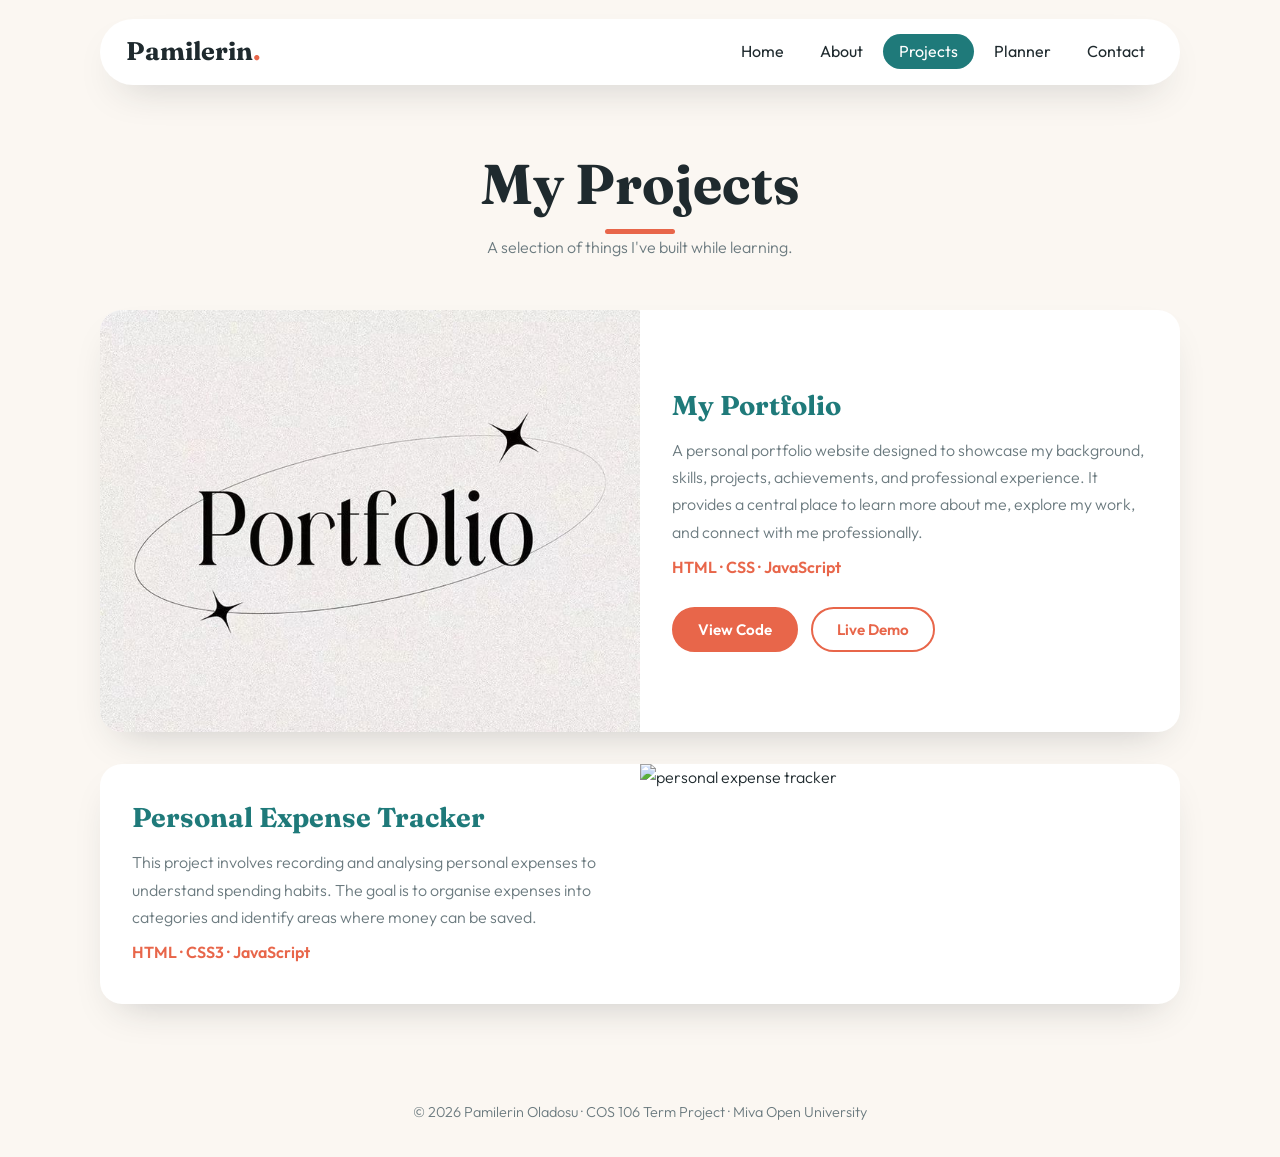
==== projects.html @ 0439f024 "first update on my portfolio" ====
<!DOCTYPE html>
<html lang="en">
<head>
  <meta charset="UTF-8">
  <meta name="viewport" content="width=device-width, initial-scale=1.0">
  <title>Projects | Pamilerin Oladosu</title>
  <meta name="description" content="Pamilerin Oladosu - Portfolio">
  <link rel="preconnect" href="https://fonts.googleapis.com">
  <link href="https://fonts.googleapis.com/css2?family=Fraunces:opsz,wght@9..144,400;9..144,700&family=Outfit:wght@300;400;600&display=swap" rel="stylesheet">
  <link rel="stylesheet" href="css/style.css">
</head>
<body>
  <header class="site-header">
    <nav class="navbar">
      <a href="index.html" class="logo">Pamilerin<span>.</span></a>
      <button class="nav-toggle" id="navToggle" aria-label="Toggle menu">&#9776;</button>
      <ul class="nav-links" id="navLinks"><li><a href="index.html">Home</a></li><li><a href="about.html">About</a></li><li><a href="projects.html" class="active">Projects</a></li><li><a href="planner.html">Planner</a></li><li><a href="contact.html">Contact</a></li></ul>
    </nav>
  </header>
  <main>
    <section class="page-head"><h1>My Projects</h1><p>A selection of things I've built while learning.</p></section>
    <section class="projects-grid">
      <article class="project-card">
        <img src="images/portfolio.jpg" alt="Screenshot of Weather Dashboard" loading="lazy">
        <div class="project-body"><h2>My Portfolio</h2><p>A personal portfolio website designed to showcase my background, skills, projects, achievements, and professional experience. It provides a central place to learn more about me, explore my work, and connect with me professionally.</p><p class="stack">HTML · CSS · JavaScript</p>
        <div class="btn-row"><a href="https://github.com/" target="_blank" rel="noopener" class="btn">View Code</a><a href="#" class="btn btn-outline demo-link">Live Demo</a></div></div>
      </article>
      <article class="project-card">
        <img src="https://picsum.photos/id/180/600/380" alt="personal expense tracker" loading="lazy">
        <div class="project-body"><h2>Personal Expense Tracker</h2><p>This project involves recording and analysing personal expenses to understand spending habits. The goal is to organise expenses into categories and identify areas where money can be saved.</p><p class="stack">HTML · CSS3 · JavaScript</p>
        <!-- <div class="btn-row"><a href="https://github.com/" target="_blank" rel="noopener" class="btn">View Code</a><a href="#" class="btn btn-outline demo-link">Live Demo</a></div></div> -->
      </article>
    </section>
  </main>
  <footer class="site-footer">
    <p>&copy; <span id="year"></span> Pamilerin Oladosu &middot; COS 106 Term Project &middot; Miva Open University</p>
  </footer>
  <script src="js/script.js"></script>
</body>
</html>
---- css/style.css ----
/* User 2 – Light editorial "Coral & Teal" theme */
:root {
  --bg: #fbf7f2; --surface: #ffffff; --ink: #1f2a2e; --muted: #6b7a7f;
  --teal: #1f7a7a; --coral: #e8664a; --soft: #f1e6da; --danger: #c0392b; --ok: #1f7a7a;
  --radius: 22px; --shadow: 0 18px 40px -20px rgba(31,42,46,.25);
}
* { box-sizing: border-box; margin: 0; padding: 0; }
body { font-family: "Outfit", sans-serif; font-weight: 300; background: var(--bg); color: var(--ink); line-height: 1.7; min-height: 100vh; display: flex; flex-direction: column; }
main { flex: 1; width: min(1080px, 90%); margin: 0 auto; padding: 3rem 0 4rem; }
a { color: var(--teal); }
h1, h2, h3 { font-family: "Fraunces", serif; font-weight: 700; line-height: 1.15; }
h2 { font-size: 1.7rem; margin-bottom: 1rem; color: var(--teal); }
strong { font-weight: 600; }

/* Navigation */
.site-header { padding: 1.2rem 0; position: relative; }
.navbar { width: min(1080px, 90%); margin: 0 auto; display: flex; align-items: center; justify-content: space-between; background: var(--surface); padding: .7rem 1.2rem .7rem 1.6rem; border-radius: 99px; box-shadow: var(--shadow); }
.logo { font-family: "Fraunces", serif; font-size: 1.6rem; font-weight: 700; color: var(--ink); text-decoration: none; }
.logo span { color: var(--coral); }
.nav-links { list-style: none; display: flex; gap: .25rem; }
.nav-links a { color: var(--ink); text-decoration: none; padding: .45rem 1rem; border-radius: 99px; font-weight: 400; transition: background .25s, color .25s; }
.nav-links a:hover { background: var(--soft); }
.nav-links a.active { background: var(--teal); color: var(--surface); }
.nav-toggle { display: none; background: var(--soft); border: none; font-size: 1.3rem; width: 42px; height: 42px; border-radius: 50%; cursor: pointer; color: var(--ink); }

/* Buttons */
.btn-row { display: flex; gap: .8rem; flex-wrap: wrap; margin-top: 1.6rem; }
.btn { display: inline-block; background: var(--coral); color: var(--surface); border: 2px solid var(--coral); padding: .7rem 1.5rem; border-radius: 99px; font: 600 .95rem "Outfit", sans-serif; text-decoration: none; cursor: pointer; transition: transform .25s, background .25s, color .25s; }
.btn:hover { transform: scale(1.05); }
.btn-outline { background: transparent; color: var(--coral); }
.btn-outline:hover { background: var(--coral); color: var(--surface); }

/* Hero */
.hero { display: grid; grid-template-columns: 1fr 1.2fr; gap: 3.5rem; align-items: center; padding: 2rem 0; }
.hero-photo { order: -1; position: relative; animation: pop .9s ease both; }
.hero-photo::before { content: ""; position: absolute; inset: -18px 18px 18px -18px; background: var(--coral); border-radius: 50% 50% 40% 60% / 55% 45% 55% 45%; z-index: -1; animation: morph 8s ease-in-out infinite; }
.hero-photo img { width: 100%; height: auto; border-radius: 50% 50% 40% 60% / 55% 45% 55% 45%; display: block; }
.hero-text { animation: slideIn .9s ease both .2s; }
.eyebrow { text-transform: uppercase; letter-spacing: .2em; font-size: .8rem; color: var(--coral); font-weight: 600; }
.hero h1 { font-size: clamp(2.4rem, 5.5vw, 4.2rem); margin: .4rem 0; }
.tagline { font-family: "Fraunces", serif; font-style: italic; font-size: 1.3rem; color: var(--teal); }
.bio { color: var(--muted); margin-top: 1rem; max-width: 52ch; }

.highlights { display: flex; flex-wrap: wrap; gap: 1.2rem; margin: 4rem 0; }
.card { flex: 1 1 220px; background: var(--surface); padding: 1.8rem; border-radius: var(--radius); box-shadow: var(--shadow); transition: transform .3s; }
.card:nth-child(2) { background: var(--teal); color: var(--surface); }
.card:nth-child(2) h3, .card:nth-child(2) p { color: var(--surface); }
.card:hover { transform: rotate(-1.5deg) translateY(-4px); }
.card h3 { color: var(--coral); font-size: 1.5rem; }
.card p { color: var(--muted); }
.media-section { text-align: center; }
.media-section video { width: 100%; max-width: 720px; border-radius: var(--radius); box-shadow: var(--shadow); }
.media-section audio { width: 100%; max-width: 460px; }

/* Inner pages */
.page-head { text-align: center; margin-bottom: 3rem; animation: pop .7s ease both; }
.page-head h1 { font-size: clamp(2.2rem, 5vw, 3.5rem); }
.page-head h1::after { content: ""; display: block; width: 70px; height: 5px; background: var(--coral); border-radius: 9px; margin: .8rem auto 0; }
.page-head p { color: var(--muted); }
.block { background: var(--surface); border-radius: var(--radius); padding: 2rem; margin-bottom: 1.6rem; box-shadow: var(--shadow); }
.edu-table { width: 100%; border-collapse: separate; border-spacing: 0 .5rem; }
.edu-table th { text-align: left; padding: .5rem 1rem; color: var(--muted); font-weight: 600; font-size: .85rem; text-transform: uppercase; letter-spacing: .08em; }
.edu-table td { background: var(--bg); padding: .9rem 1rem; }
.edu-table td:first-child { border-radius: 12px 0 0 12px; font-weight: 600; }
.edu-table td:last-child { border-radius: 0 12px 12px 0; color: var(--coral); }
.skills { list-style: none; display: grid; grid-template-columns: repeat(auto-fit, minmax(220px, 1fr)); gap: 1.2rem; }
.skills li span { font-weight: 600; }
.bar { background: var(--soft); height: 12px; border-radius: 99px; overflow: hidden; margin-top: .3rem; }
.bar i { display: block; height: 100%; background: var(--teal); border-radius: 99px; animation: grow 1.5s cubic-bezier(.2,.8,.2,1) both; }
.hobbies { list-style: none; display: grid; grid-template-columns: repeat(auto-fit, minmax(180px, 1fr)); gap: .8rem; }
.hobbies li { background: var(--soft); padding: .9rem 1.1rem; border-radius: 14px; }
.hobbies li::before { content: "✦ "; color: var(--coral); }

/* Projects – zig-zag list */
.projects-grid { display: flex; flex-direction: column; gap: 2rem; }
.project-card { display: grid; grid-template-columns: 1fr 1fr; background: var(--surface); border-radius: var(--radius); overflow: hidden; box-shadow: var(--shadow); transition: transform .35s; }
.project-card:nth-child(even) img { order: 2; }
.project-card:hover { transform: translateY(-6px); }
.project-card img { width: 100%; height: 100%; min-height: 240px; object-fit: cover; transition: transform .6s; }
.project-card:hover img { transform: scale(1.06); }
.project-body { padding: 2rem; display: flex; flex-direction: column; justify-content: center; }
.project-body p { color: var(--muted); }
.stack { color: var(--coral) !important; font-weight: 600; margin-top: .5rem; }

/* Planner */
.planner { background: var(--surface); border-radius: var(--radius); padding: 2rem; box-shadow: var(--shadow); max-width: 760px; margin: 0 auto; }
.task-form { display: flex; gap: .7rem; flex-wrap: wrap; }
input, textarea { background: var(--bg); color: var(--ink); border: 2px solid transparent; border-radius: 14px; padding: .75rem 1rem; font: 400 1rem "Outfit", sans-serif; transition: border-color .25s; }
input:focus, textarea:focus { outline: none; border-color: var(--teal); }
#taskInput { flex: 1; min-width: 200px; }
.task-error, .error { color: var(--danger); font-size: .85rem; min-height: 1.2em; display: block; }
.task-stats { display: flex; justify-content: space-between; align-items: center; flex-wrap: wrap; gap: .5rem; margin: 1rem 0; color: var(--muted); }
.filters { display: flex; background: var(--bg); border-radius: 99px; padding: 4px; }
.filters button { background: none; border: none; padding: .35rem .9rem; border-radius: 99px; cursor: pointer; font: inherit; color: var(--muted); transition: background .2s; }
.filters button.active { background: var(--surface); color: var(--teal); font-weight: 600; box-shadow: 0 2px 8px rgba(0,0,0,.08); }
.task-list { list-style: none; display: grid; gap: .6rem; }
.task-item { display: flex; align-items: center; gap: .9rem; background: var(--bg); padding: .9rem 1.1rem; border-radius: 16px; animation: pop .35s ease both; transition: opacity .3s; }
.task-item input { accent-color: var(--teal); width: 20px; height: 20px; }
.task-text { flex: 1; font-weight: 400; }
.task-item.done { opacity: .55; }
.task-item.done .task-text { text-decoration: line-through; }
.task-date { color: var(--coral); }
.delete-btn { background: var(--surface); border: none; color: var(--danger); padding: .35rem .9rem; border-radius: 99px; cursor: pointer; font: inherit; transition: background .2s, color .2s; }
.delete-btn:hover { background: var(--danger); color: var(--surface); }
.empty { color: var(--muted); text-align: center; padding: 1.5rem; font-style: italic; }

/* Contact */
.contact-wrap { display: grid; grid-template-columns: 1fr 1.6fr; gap: 2rem; }
.contact-info { background: var(--teal); color: var(--surface); border-radius: var(--radius); padding: 2rem; }
.contact-info h2, .contact-info a { color: var(--surface); }
.contact-info ul { list-style: none; display: grid; gap: .9rem; }
.contact-form { background: var(--surface); border-radius: var(--radius); padding: 2rem; box-shadow: var(--shadow); }
.field { display: flex; flex-direction: column; gap: .3rem; margin-bottom: .8rem; }
.field label { font-weight: 600; }
.invalid { border-color: var(--danger) !important; }
.success { color: var(--ok); font-weight: 600; margin-top: 1rem; }

.site-footer { text-align: center; padding: 2rem; color: var(--muted); font-size: .9rem; }

@keyframes pop { from { opacity: 0; transform: scale(.94); } to { opacity: 1; transform: none; } }
@keyframes slideIn { from { opacity: 0; transform: translateX(30px); } to { opacity: 1; transform: none; } }
@keyframes grow { from { width: 0; } }
@keyframes morph { 50% { border-radius: 40% 60% 55% 45% / 45% 55% 45% 55%; } }

/* Responsive */
@media (max-width: 820px) {
  .nav-toggle { display: block; }
  .nav-links { display: none; position: absolute; top: calc(100% - .4rem); left: 5%; right: 5%; flex-direction: column; background: var(--surface); padding: 1rem; border-radius: var(--radius); box-shadow: var(--shadow); z-index: 10; }
  .nav-links.open { display: flex; }
  .hero, .contact-wrap, .project-card { grid-template-columns: 1fr; }
  .hero-photo { max-width: 300px; margin: 0 auto; }
  .project-card:nth-child(even) img { order: 0; }
  .task-item { flex-wrap: wrap; }
}
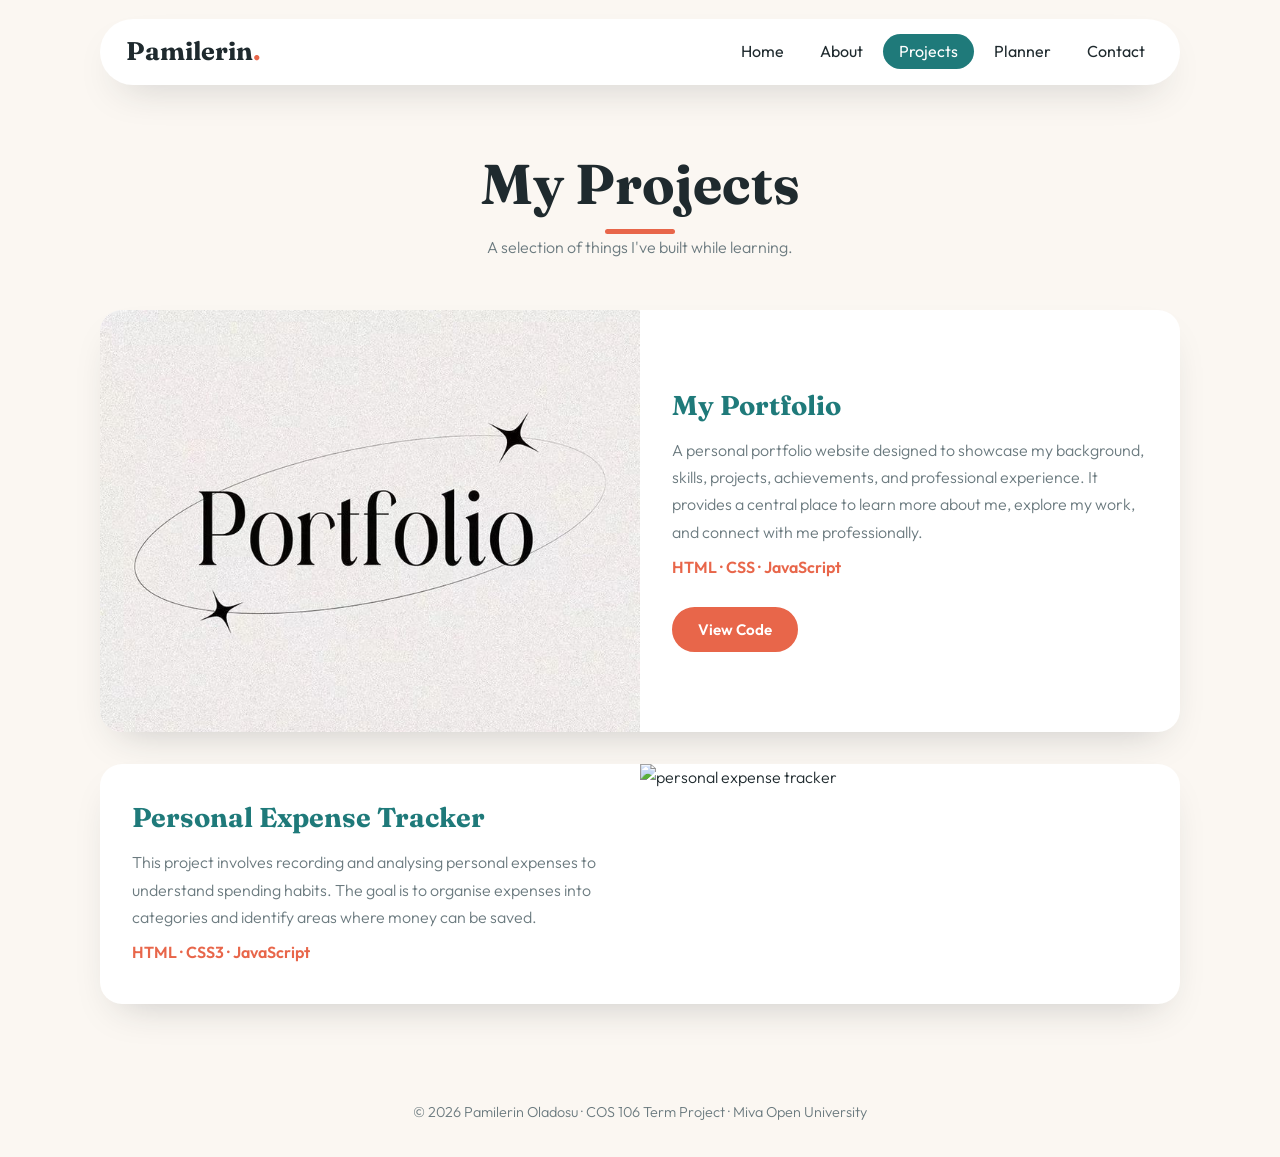
==== commit 1f15380e: "update" ====
--- a/projects.html
+++ b/projects.html
@@ -23,7 +23,7 @@
       <article class="project-card">
         <img src="images/portfolio.jpg" alt="Screenshot of Weather Dashboard" loading="lazy">
         <div class="project-body"><h2>My Portfolio</h2><p>A personal portfolio website designed to showcase my background, skills, projects, achievements, and professional experience. It provides a central place to learn more about me, explore my work, and connect with me professionally.</p><p class="stack">HTML · CSS · JavaScript</p>
-        <div class="btn-row"><a href="https://github.com/" target="_blank" rel="noopener" class="btn">View Code</a><a href="#" class="btn btn-outline demo-link">Live Demo</a></div></div>
+        <div class="btn-row"><a href="https://github.com/pamilerin-ola/My-Portfolio" target="_blank" rel="noopener" class="btn">View Code</a></div></div>
       </article>
       <article class="project-card">
         <img src="https://picsum.photos/id/180/600/380" alt="personal expense tracker" loading="lazy">
